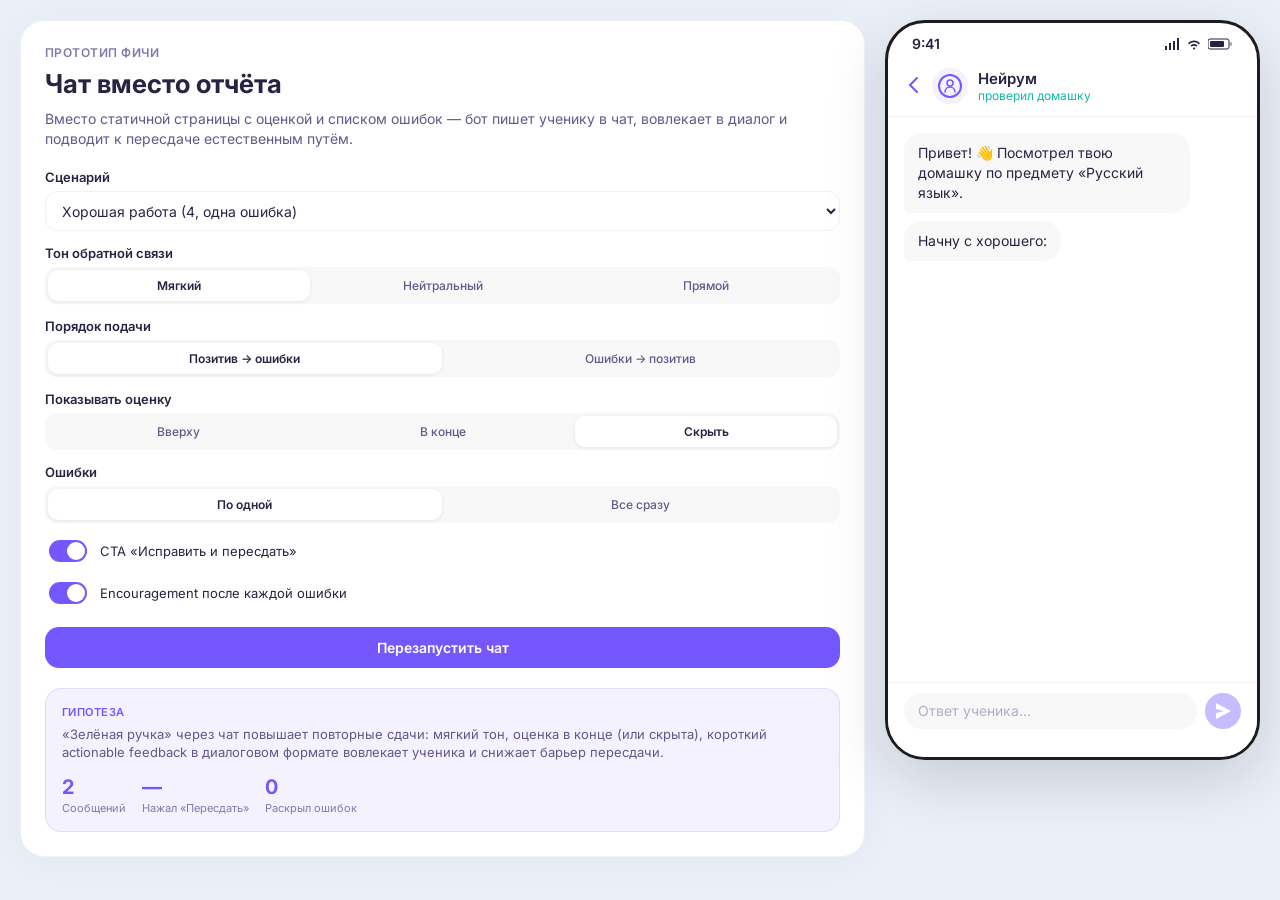
==== index.html @ 17bb3cfc "Initial prototype: chat-based homework feedback Chat replaces static report page — bot writes to stu" ====
<!doctype html>
<html lang="ru">
<head>
  <meta charset="UTF-8" />
  <meta name="viewport" content="width=device-width, initial-scale=1.0" />
  <title>Neuroom: Chat Feedback Prototype</title>
  <link rel="preconnect" href="https://fonts.googleapis.com" />
  <link rel="preconnect" href="https://fonts.gstatic.com" crossorigin />
  <link href="https://fonts.googleapis.com/css2?family=Inter:wght@400;500;600;700&display=swap" rel="stylesheet" />
  <link rel="stylesheet" href="./styles.css" />
</head>
<body>
  <main class="prototype">
    <!-- Left panel: controls -->
    <section class="prototype-controls">
      <p class="prototype-controls__label">Прототип фичи</p>
      <h1 class="prototype-controls__title">Чат вместо отчёта</h1>
      <p class="prototype-controls__subtitle">Вместо статичной страницы с оценкой и списком ошибок — бот пишет ученику в чат, вовлекает в диалог и подводит к пересдаче естественным путём.</p>

      <div class="form-grid">
        <label class="field">
          <span class="field__label">Сценарий</span>
          <select id="scenarioSelect"></select>
        </label>

        <label class="field">
          <span class="field__label">Тон обратной связи</span>
          <div class="segmented" id="toneSegment">
            <button class="active" data-tone="soft" type="button">Мягкий</button>
            <button data-tone="neutral" type="button">Нейтральный</button>
            <button data-tone="direct" type="button">Прямой</button>
          </div>
        </label>

        <label class="field">
          <span class="field__label">Порядок подачи</span>
          <div class="segmented" id="orderSegment">
            <button class="active" data-order="positive-first" type="button">Позитив → ошибки</button>
            <button data-order="errors-first" type="button">Ошибки → позитив</button>
          </div>
        </label>

        <label class="field">
          <span class="field__label">Показывать оценку</span>
          <div class="segmented" id="gradeSegment">
            <button data-grade="top" type="button">Вверху</button>
            <button data-grade="bottom" type="button">В конце</button>
            <button class="active" data-grade="hidden" type="button">Скрыть</button>
          </div>
        </label>

        <label class="field">
          <span class="field__label">Ошибки</span>
          <div class="segmented" id="mistakeSegment">
            <button class="active" data-mistakes="one-by-one" type="button">По одной</button>
            <button data-mistakes="all" type="button">Все сразу</button>
          </div>
        </label>

        <label class="switch">
          <input id="showCta" type="checkbox" checked />
          <span>CTA «Исправить и пересдать»</span>
        </label>

        <label class="switch">
          <input id="showEncouragement" type="checkbox" checked />
          <span>Encouragement после каждой ошибки</span>
        </label>

        <button class="btn-primary" id="replayBtn" type="button">Перезапустить чат</button>
      </div>

      <div class="hypothesis-box">
        <p class="hypothesis-box__label">Гипотеза</p>
        <p class="hypothesis-box__text">«Зелёная ручка» через чат повышает повторные сдачи: мягкий тон, оценка в конце (или скрыта), короткий actionable feedback в диалоговом формате вовлекает ученика и снижает барьер пересдачи.</p>
        <div class="hypothesis-box__metrics">
          <div class="metric">
            <span class="metric__value" id="metricMessages">0</span>
            <span class="metric__label">Сообщений</span>
          </div>
          <div class="metric">
            <span class="metric__value" id="metricResubmit">—</span>
            <span class="metric__label">Нажал «Пересдать»</span>
          </div>
          <div class="metric">
            <span class="metric__value" id="metricExpanded">0</span>
            <span class="metric__label">Раскрыл ошибок</span>
          </div>
        </div>
      </div>
    </section>

    <!-- Right panel: phone mockup -->
    <section class="phone-wrapper">
      <div class="phone">
        <div class="phone__status-bar">
          <span>9:41</span>
          <div class="phone__status-icons">
            <svg width="16" height="12" viewBox="0 0 16 12"><path d="M1 8h2v4H1zM5 5h2v7H5zM9 3h2v9H9zM13 0h2v12h-2z" fill="currentColor"/></svg>
            <svg width="16" height="12" viewBox="0 0 16 12"><path d="M8 2.4C5.6 2.4 3.5 3.5 2 5.2l1.2 1.2C4.4 5 6.1 4.2 8 4.2s3.6.8 4.8 2.2L14 5.2C12.5 3.5 10.4 2.4 8 2.4zm0 3.6c-1.4 0-2.7.6-3.6 1.6L5.6 8.8c.6-.6 1.5-1 2.4-1s1.8.4 2.4 1l1.2-1.2C10.7 6.6 9.4 6 8 6zm0 3.6c-.6 0-1 .4-1 1s.4 1 1 1 1-.4 1-1-.4-1-1-1z" fill="currentColor"/></svg>
            <svg width="25" height="12" viewBox="0 0 25 12"><rect x="0" y="1" width="21" height="10" rx="2" stroke="currentColor" fill="none" stroke-width="1"/><rect x="22" y="4" width="2" height="4" rx="1" fill="currentColor" opacity="0.4"/><rect x="2" y="3" width="14" height="6" rx="1" fill="currentColor"/></svg>
          </div>
        </div>
        <div class="phone__header">
          <button class="phone__back" id="backBtn">
            <svg width="10" height="16" viewBox="0 0 10 16" fill="none"><path d="M9 1L2 8l7 7" stroke="currentColor" stroke-width="2" stroke-linecap="round"/></svg>
          </button>
          <div class="phone__header-avatar">
            <svg width="24" height="24" viewBox="0 0 24 24" fill="none"><circle cx="12" cy="12" r="11" stroke="var(--color-primary)" stroke-width="2"/><path d="M7 18c0-2.8 2.2-5 5-5s5 2.2 5 5" stroke="var(--color-primary)" stroke-width="1.5" stroke-linecap="round"/><circle cx="12" cy="9" r="3" stroke="var(--color-primary)" stroke-width="1.5"/></svg>
          </div>
          <div class="phone__header-info">
            <span class="phone__header-name">Нейрум</span>
            <span class="phone__header-status">проверил домашку</span>
          </div>
        </div>
        <div class="phone__chat" id="chatArea">
          <!-- messages injected here -->
        </div>
        <div class="phone__input-bar">
          <div class="phone__input" id="studentInput" contenteditable="false" data-placeholder="Ответ ученика..."></div>
          <button class="phone__send-btn" id="sendBtn" disabled>
            <svg width="20" height="20" viewBox="0 0 20 20" fill="none"><path d="M18 10L3 2v6l8 2-8 2v6l15-8z" fill="currentColor"/></svg>
          </button>
        </div>
      </div>
    </section>
  </main>

  <script src="./script.js"></script>
</body>
</html>
---- styles.css ----
:root {
  --color-primary: #7457fe;
  --color-primary-light: rgba(116, 87, 254, 0.08);
  --color-body-primary: #272443;
  --color-body-secondary: #ebeff8;
  --color-bg: #ffffff;
  --color-border: #f2f2f2;
  --color-surfaces: #f8f8f8;
  --color-success: #0fbba6;
  --color-error: #ff7070;
  --color-warning: #ffb347;
  --transition: 0.2s ease-in-out;
}

* {
  box-sizing: border-box;
}

html, body {
  margin: 0;
  font-family: "Inter", sans-serif;
  background: var(--color-body-secondary);
  color: var(--color-body-primary);
}

/* ── Layout ───────────────────────── */

.prototype {
  min-height: 100vh;
  padding: 20px;
  display: grid;
  gap: 20px;
  grid-template-columns: minmax(460px, 1fr) 375px;
  max-width: 1280px;
  margin: 0 auto;
}

@media (max-width: 900px) {
  .prototype {
    grid-template-columns: 1fr;
  }
  .phone-wrapper {
    order: -1;
  }
}

/* ── Controls panel ───────────────── */

.prototype-controls {
  background: var(--color-bg);
  border-radius: 24px;
  border: 1px solid var(--color-border);
  padding: 24px;
  box-shadow: 0 4px 40px rgba(50, 50, 71, 0.04);
  align-self: start;
  position: sticky;
  top: 20px;
}

.prototype-controls__label {
  margin: 0;
  font-size: 12px;
  font-weight: 600;
  letter-spacing: 0.04em;
  color: #7f7aab;
  text-transform: uppercase;
}

.prototype-controls__title {
  margin: 8px 0 0;
  font-size: 26px;
  font-weight: 700;
  line-height: 1.2;
}

.prototype-controls__subtitle {
  margin: 10px 0 20px;
  font-size: 14px;
  line-height: 20px;
  color: #5f5a89;
}

.form-grid {
  display: grid;
  gap: 14px;
}

.field {
  display: grid;
  gap: 6px;
}

.field__label {
  font-size: 13px;
  font-weight: 600;
}

select {
  width: 100%;
  min-height: 40px;
  border-radius: 12px;
  border: 1px solid var(--color-border);
  background: #fff;
  padding: 8px 12px;
  font-size: 14px;
  color: var(--color-body-primary);
  font-family: inherit;
  cursor: pointer;
}

.segmented {
  display: flex;
  gap: 2px;
  background: var(--color-surfaces);
  border-radius: 12px;
  padding: 3px;
}

.segmented button {
  flex: 1;
  padding: 8px 6px;
  border: none;
  background: none;
  border-radius: 10px;
  font-size: 12px;
  font-weight: 500;
  cursor: pointer;
  color: #5f5a89;
  font-family: inherit;
  transition: var(--transition);
  white-space: nowrap;
}

.segmented button.active {
  background: var(--color-bg);
  color: var(--color-body-primary);
  font-weight: 600;
  box-shadow: 0 1px 4px rgba(0, 0, 0, 0.08);
}

.switch {
  display: flex;
  align-items: center;
  gap: 10px;
  font-size: 13px;
  cursor: pointer;
}

.switch input {
  width: 38px;
  height: 22px;
  appearance: none;
  background: #d0cde1;
  border-radius: 11px;
  position: relative;
  cursor: pointer;
  transition: var(--transition);
  flex-shrink: 0;
}

.switch input::after {
  content: "";
  position: absolute;
  width: 18px;
  height: 18px;
  background: #fff;
  border-radius: 50%;
  top: 2px;
  left: 2px;
  transition: var(--transition);
}

.switch input:checked {
  background: var(--color-primary);
}

.switch input:checked::after {
  left: 18px;
}

.btn-primary {
  margin-top: 6px;
  padding: 12px;
  border: none;
  border-radius: 14px;
  background: var(--color-primary);
  color: #fff;
  font-size: 14px;
  font-weight: 600;
  font-family: inherit;
  cursor: pointer;
  transition: var(--transition);
}

.btn-primary:hover {
  opacity: 0.9;
}

/* ── Hypothesis box ───────────────── */

.hypothesis-box {
  margin-top: 20px;
  padding: 16px;
  border-radius: 16px;
  background: var(--color-primary-light);
  border: 1px solid rgba(116, 87, 254, 0.15);
}

.hypothesis-box__label {
  margin: 0;
  font-size: 11px;
  font-weight: 600;
  text-transform: uppercase;
  letter-spacing: 0.04em;
  color: var(--color-primary);
}

.hypothesis-box__text {
  margin: 6px 0 14px;
  font-size: 13px;
  line-height: 18px;
  color: #5f5a89;
}

.hypothesis-box__metrics {
  display: flex;
  gap: 16px;
}

.metric {
  display: flex;
  flex-direction: column;
  gap: 2px;
}

.metric__value {
  font-size: 20px;
  font-weight: 700;
  color: var(--color-primary);
}

.metric__label {
  font-size: 11px;
  color: #7f7aab;
}

/* ── Phone mockup ─────────────────── */

.phone-wrapper {
  display: flex;
  justify-content: center;
  align-self: start;
  position: sticky;
  top: 20px;
}

.phone {
  width: 375px;
  height: 740px;
  background: var(--color-bg);
  border-radius: 40px;
  border: 3px solid #1d1d1f;
  overflow: hidden;
  display: flex;
  flex-direction: column;
  box-shadow: 0 20px 60px rgba(0, 0, 0, 0.15);
}

.phone__status-bar {
  display: flex;
  justify-content: space-between;
  align-items: center;
  padding: 12px 24px 8px;
  font-size: 14px;
  font-weight: 600;
}

.phone__status-icons {
  display: flex;
  gap: 6px;
  align-items: center;
}

/* ── Chat header ──────────────────── */

.phone__header {
  display: flex;
  align-items: center;
  gap: 10px;
  padding: 8px 16px 12px;
  border-bottom: 1px solid var(--color-border);
}

.phone__back {
  background: none;
  border: none;
  padding: 4px;
  cursor: pointer;
  color: var(--color-primary);
}

.phone__header-avatar {
  width: 36px;
  height: 36px;
  display: flex;
  align-items: center;
  justify-content: center;
  background: var(--color-primary-light);
  border-radius: 50%;
}

.phone__header-info {
  display: flex;
  flex-direction: column;
}

.phone__header-name {
  font-size: 15px;
  font-weight: 600;
}

.phone__header-status {
  font-size: 12px;
  color: var(--color-success);
}

/* ── Chat area ────────────────────── */

.phone__chat {
  flex: 1;
  overflow-y: auto;
  padding: 16px;
  display: flex;
  flex-direction: column;
  gap: 8px;
  scroll-behavior: smooth;
}

.phone__chat::-webkit-scrollbar {
  width: 3px;
}

.phone__chat::-webkit-scrollbar-thumb {
  background: #d0cde1;
  border-radius: 3px;
}

/* ── Message bubbles ──────────────── */

.msg {
  max-width: 85%;
  padding: 10px 14px;
  border-radius: 18px;
  font-size: 14px;
  line-height: 20px;
  animation: msgIn 0.3s ease-out;
  word-break: break-word;
}

@keyframes msgIn {
  from { opacity: 0; transform: translateY(8px); }
  to   { opacity: 1; transform: translateY(0); }
}

.msg--bot {
  align-self: flex-start;
  background: var(--color-surfaces);
  border-bottom-left-radius: 6px;
  color: var(--color-body-primary);
}

.msg--student {
  align-self: flex-end;
  background: var(--color-primary);
  color: #fff;
  border-bottom-right-radius: 6px;
}

.msg--typing {
  align-self: flex-start;
  background: var(--color-surfaces);
  border-bottom-left-radius: 6px;
  padding: 12px 20px;
}

.typing-dots {
  display: flex;
  gap: 4px;
}

.typing-dots span {
  width: 7px;
  height: 7px;
  background: #b0adc4;
  border-radius: 50%;
  animation: blink 1.2s infinite;
}

.typing-dots span:nth-child(2) { animation-delay: 0.2s; }
.typing-dots span:nth-child(3) { animation-delay: 0.4s; }

@keyframes blink {
  0%, 60%, 100% { opacity: 0.3; }
  30% { opacity: 1; }
}

/* ── Mistake card inside chat ─────── */

.msg-mistake {
  max-width: 85%;
  align-self: flex-start;
  background: var(--color-surfaces);
  border-radius: 18px;
  border-bottom-left-radius: 6px;
  overflow: hidden;
  animation: msgIn 0.3s ease-out;
}

.msg-mistake__header {
  padding: 10px 14px 6px;
  display: flex;
  align-items: center;
  gap: 8px;
  cursor: pointer;
  user-select: none;
}

.msg-mistake__icon {
  width: 24px;
  height: 24px;
  border-radius: 50%;
  display: flex;
  align-items: center;
  justify-content: center;
  font-size: 12px;
  flex-shrink: 0;
}

.msg-mistake__icon--critical {
  background: rgba(255, 112, 112, 0.15);
  color: var(--color-error);
}

.msg-mistake__icon--major {
  background: rgba(255, 179, 71, 0.15);
  color: var(--color-warning);
}

.msg-mistake__icon--minor {
  background: rgba(116, 87, 254, 0.1);
  color: var(--color-primary);
}

.msg-mistake__title {
  font-size: 14px;
  font-weight: 600;
  flex: 1;
}

.msg-mistake__chevron {
  transition: transform 0.2s;
  color: #b0adc4;
}

.msg-mistake.expanded .msg-mistake__chevron {
  transform: rotate(180deg);
}

.msg-mistake__body {
  max-height: 0;
  overflow: hidden;
  transition: max-height 0.3s ease;
}

.msg-mistake.expanded .msg-mistake__body {
  max-height: 300px;
}

.msg-mistake__content {
  padding: 0 14px 12px;
  font-size: 13px;
  line-height: 18px;
  color: #5f5a89;
}

.msg-mistake__diff {
  display: flex;
  gap: 6px;
  margin-top: 8px;
  flex-wrap: wrap;
}

.msg-mistake__was, .msg-mistake__now {
  padding: 4px 10px;
  border-radius: 8px;
  font-size: 12px;
  font-weight: 500;
}

.msg-mistake__was {
  background: rgba(255, 112, 112, 0.1);
  color: var(--color-error);
  text-decoration: line-through;
}

.msg-mistake__now {
  background: rgba(15, 187, 166, 0.1);
  color: var(--color-success);
}

/* ── Encouragement inside mistake ─── */

.msg-mistake__encouragement {
  margin-top: 8px;
  padding: 8px 10px;
  background: rgba(15, 187, 166, 0.08);
  border-radius: 10px;
  font-size: 12px;
  color: #0a8f7e;
  line-height: 16px;
}

/* ── Quick reply buttons ──────────── */

.quick-replies {
  display: flex;
  gap: 8px;
  flex-wrap: wrap;
  align-self: flex-end;
  animation: msgIn 0.3s ease-out;
}

.quick-reply {
  padding: 8px 16px;
  border-radius: 20px;
  border: 1.5px solid var(--color-primary);
  background: none;
  color: var(--color-primary);
  font-size: 13px;
  font-weight: 500;
  font-family: inherit;
  cursor: pointer;
  transition: var(--transition);
}

.quick-reply:hover {
  background: var(--color-primary);
  color: #fff;
}

.quick-reply--primary {
  background: var(--color-primary);
  color: #fff;
}

.quick-reply--primary:hover {
  opacity: 0.9;
}

/* ── CTA button in chat ───────────── */

.msg-cta {
  max-width: 85%;
  align-self: flex-start;
  animation: msgIn 0.3s ease-out;
}

.msg-cta__btn {
  display: flex;
  align-items: center;
  gap: 8px;
  padding: 14px 20px;
  border-radius: 18px;
  border-bottom-left-radius: 6px;
  border: none;
  background: linear-gradient(135deg, var(--color-primary), #9b7dff);
  color: #fff;
  font-size: 15px;
  font-weight: 600;
  font-family: inherit;
  cursor: pointer;
  transition: var(--transition);
  width: 100%;
}

.msg-cta__btn:hover {
  transform: scale(1.02);
  box-shadow: 0 4px 16px rgba(116, 87, 254, 0.35);
}

.msg-cta__btn svg {
  flex-shrink: 0;
}

/* ── Grade bubble ─────────────────── */

.msg-grade {
  max-width: 85%;
  align-self: flex-start;
  padding: 12px 16px;
  border-radius: 18px;
  border-bottom-left-radius: 6px;
  animation: msgIn 0.3s ease-out;
  display: flex;
  align-items: center;
  gap: 12px;
}

.msg-grade__circle {
  width: 44px;
  height: 44px;
  border-radius: 50%;
  display: flex;
  align-items: center;
  justify-content: center;
  font-size: 20px;
  font-weight: 700;
  color: #fff;
  flex-shrink: 0;
}

.msg-grade__circle--5 { background: var(--color-success); }
.msg-grade__circle--4 { background: #66bb6a; }
.msg-grade__circle--3 { background: var(--color-warning); }
.msg-grade__circle--2 { background: var(--color-error); }

.msg-grade__text {
  font-size: 14px;
  line-height: 18px;
}

.msg-grade__text strong {
  display: block;
  font-size: 13px;
  color: #7f7aab;
  font-weight: 500;
  margin-bottom: 2px;
}

/* ── Input bar ────────────────────── */

.phone__input-bar {
  display: flex;
  align-items: center;
  gap: 8px;
  padding: 10px 16px 28px;
  border-top: 1px solid var(--color-border);
  background: var(--color-bg);
}

.phone__input {
  flex: 1;
  min-height: 36px;
  max-height: 80px;
  padding: 8px 14px;
  border-radius: 18px;
  background: var(--color-surfaces);
  font-size: 14px;
  font-family: inherit;
  line-height: 20px;
  outline: none;
  overflow-y: auto;
  color: var(--color-body-primary);
}

.phone__input:empty::before {
  content: attr(data-placeholder);
  color: #b0adc4;
}

.phone__send-btn {
  width: 36px;
  height: 36px;
  border-radius: 50%;
  border: none;
  background: var(--color-primary);
  color: #fff;
  display: flex;
  align-items: center;
  justify-content: center;
  cursor: pointer;
  transition: var(--transition);
  flex-shrink: 0;
}

.phone__send-btn:disabled {
  opacity: 0.4;
  cursor: default;
}

/* ── "Next mistake" nudge ─────────── */

.msg-nudge {
  max-width: 85%;
  align-self: flex-start;
  padding: 10px 14px;
  border-radius: 18px;
  border-bottom-left-radius: 6px;
  background: var(--color-surfaces);
  font-size: 13px;
  color: #5f5a89;
  animation: msgIn 0.3s ease-out;
}

/* ── Separator ────────────────────── */

.msg-separator {
  text-align: center;
  font-size: 11px;
  color: #b0adc4;
  padding: 6px 0;
  animation: msgIn 0.3s ease-out;
}
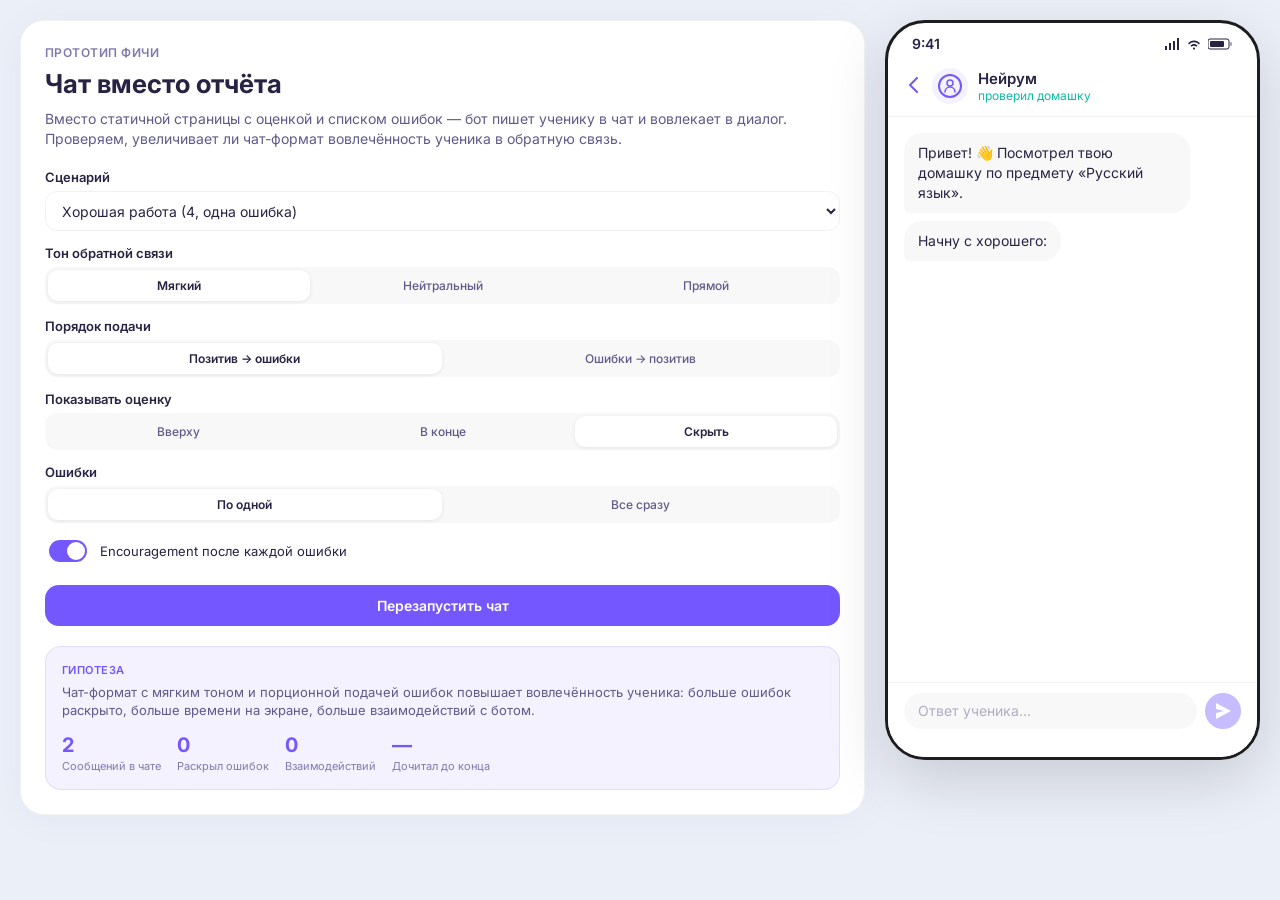
==== commit 4e0c3362: "Remove CTA/resubmit, focus on engagement metrics Resubmission doesn't exist in the product yet, so t" ====
--- a/index.html
+++ b/index.html
@@ -15,7 +15,7 @@
     <section class="prototype-controls">
       <p class="prototype-controls__label">Прототип фичи</p>
       <h1 class="prototype-controls__title">Чат вместо отчёта</h1>
-      <p class="prototype-controls__subtitle">Вместо статичной страницы с оценкой и списком ошибок — бот пишет ученику в чат, вовлекает в диалог и подводит к пересдаче естественным путём.</p>
+      <p class="prototype-controls__subtitle">Вместо статичной страницы с оценкой и списком ошибок — бот пишет ученику в чат и вовлекает в диалог. Проверяем, увеличивает ли чат-формат вовлечённость ученика в обратную связь.</p>
 
       <div class="form-grid">
         <label class="field">
@@ -58,11 +58,6 @@
         </label>
 
         <label class="switch">
-          <input id="showCta" type="checkbox" checked />
-          <span>CTA «Исправить и пересдать»</span>
-        </label>
-
-        <label class="switch">
           <input id="showEncouragement" type="checkbox" checked />
           <span>Encouragement после каждой ошибки</span>
         </label>
@@ -72,19 +67,23 @@
 
       <div class="hypothesis-box">
         <p class="hypothesis-box__label">Гипотеза</p>
-        <p class="hypothesis-box__text">«Зелёная ручка» через чат повышает повторные сдачи: мягкий тон, оценка в конце (или скрыта), короткий actionable feedback в диалоговом формате вовлекает ученика и снижает барьер пересдачи.</p>
+        <p class="hypothesis-box__text">Чат-формат с мягким тоном и порционной подачей ошибок повышает вовлечённость ученика: больше ошибок раскрыто, больше времени на экране, больше взаимодействий с ботом.</p>
         <div class="hypothesis-box__metrics">
           <div class="metric">
             <span class="metric__value" id="metricMessages">0</span>
-            <span class="metric__label">Сообщений</span>
-          </div>
-          <div class="metric">
-            <span class="metric__value" id="metricResubmit">—</span>
-            <span class="metric__label">Нажал «Пересдать»</span>
+            <span class="metric__label">Сообщений в чате</span>
           </div>
           <div class="metric">
             <span class="metric__value" id="metricExpanded">0</span>
             <span class="metric__label">Раскрыл ошибок</span>
+          </div>
+          <div class="metric">
+            <span class="metric__value" id="metricInteractions">0</span>
+            <span class="metric__label">Взаимодействий</span>
+          </div>
+          <div class="metric">
+            <span class="metric__value" id="metricScrolled">—</span>
+            <span class="metric__label">Дочитал до конца</span>
           </div>
         </div>
       </div>
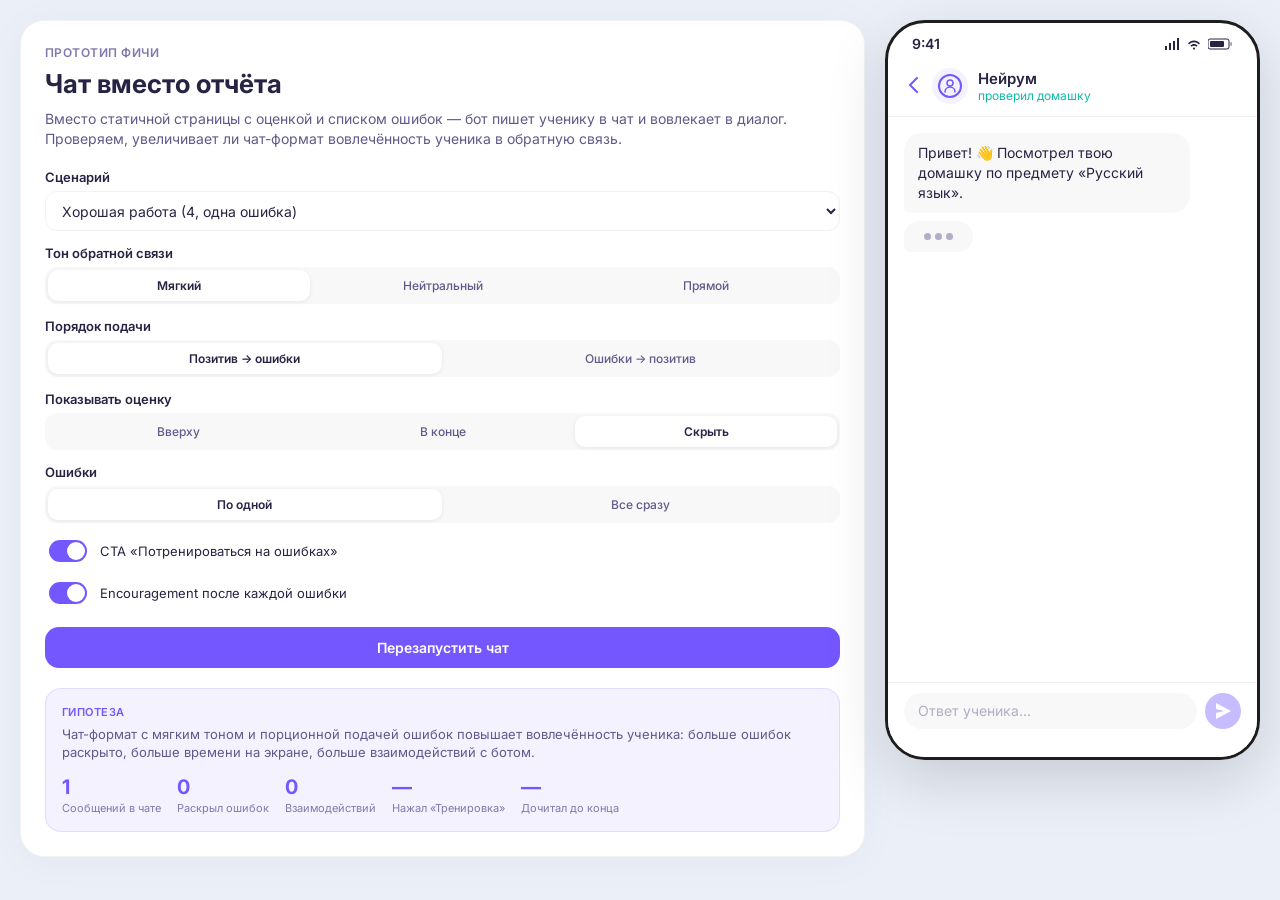
==== commit 768dee7f: "Add CTA "Хочешь потренироваться на ошибках?" Replace resubmit CTA with practice-on-mistakes CTA. Sho" ====
--- a/index.html
+++ b/index.html
@@ -58,6 +58,11 @@
         </label>
 
         <label class="switch">
+          <input id="showCta" type="checkbox" checked />
+          <span>CTA «Потренироваться на ошибках»</span>
+        </label>
+
+        <label class="switch">
           <input id="showEncouragement" type="checkbox" checked />
           <span>Encouragement после каждой ошибки</span>
         </label>
@@ -80,6 +85,10 @@
           <div class="metric">
             <span class="metric__value" id="metricInteractions">0</span>
             <span class="metric__label">Взаимодействий</span>
+          </div>
+          <div class="metric">
+            <span class="metric__value" id="metricPractice">—</span>
+            <span class="metric__label">Нажал «Тренировка»</span>
           </div>
           <div class="metric">
             <span class="metric__value" id="metricScrolled">—</span>
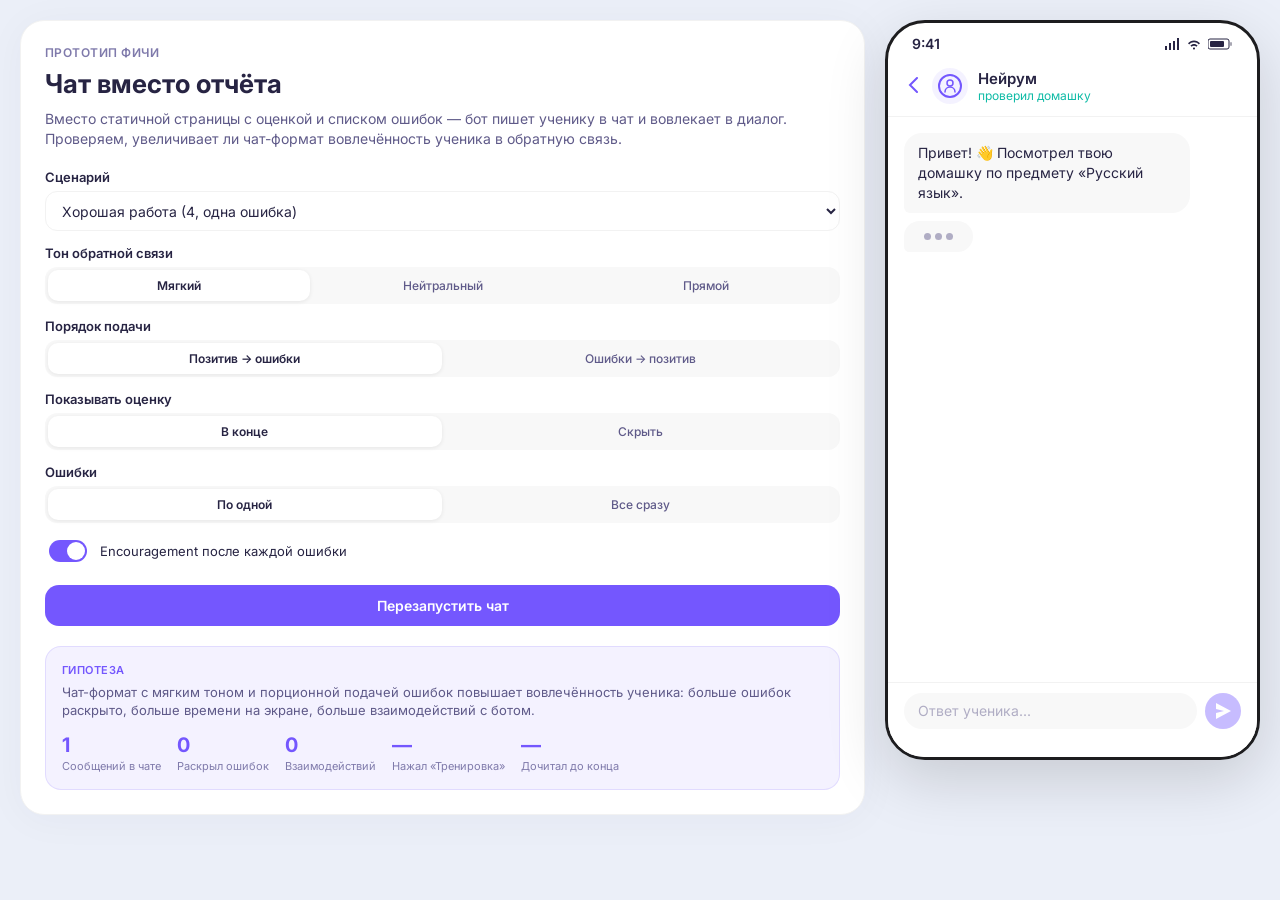
==== commit bb62f520: "Grade always at bottom, CTA always on Remove "top" grade option (default to "bottom"), remove CTA to" ====
--- a/index.html
+++ b/index.html
@@ -43,9 +43,8 @@
         <label class="field">
           <span class="field__label">Показывать оценку</span>
           <div class="segmented" id="gradeSegment">
-            <button data-grade="top" type="button">Вверху</button>
-            <button data-grade="bottom" type="button">В конце</button>
-            <button class="active" data-grade="hidden" type="button">Скрыть</button>
+            <button class="active" data-grade="bottom" type="button">В конце</button>
+            <button data-grade="hidden" type="button">Скрыть</button>
           </div>
         </label>
 
@@ -55,11 +54,6 @@
             <button class="active" data-mistakes="one-by-one" type="button">По одной</button>
             <button data-mistakes="all" type="button">Все сразу</button>
           </div>
-        </label>
-
-        <label class="switch">
-          <input id="showCta" type="checkbox" checked />
-          <span>CTA «Потренироваться на ошибках»</span>
         </label>
 
         <label class="switch">
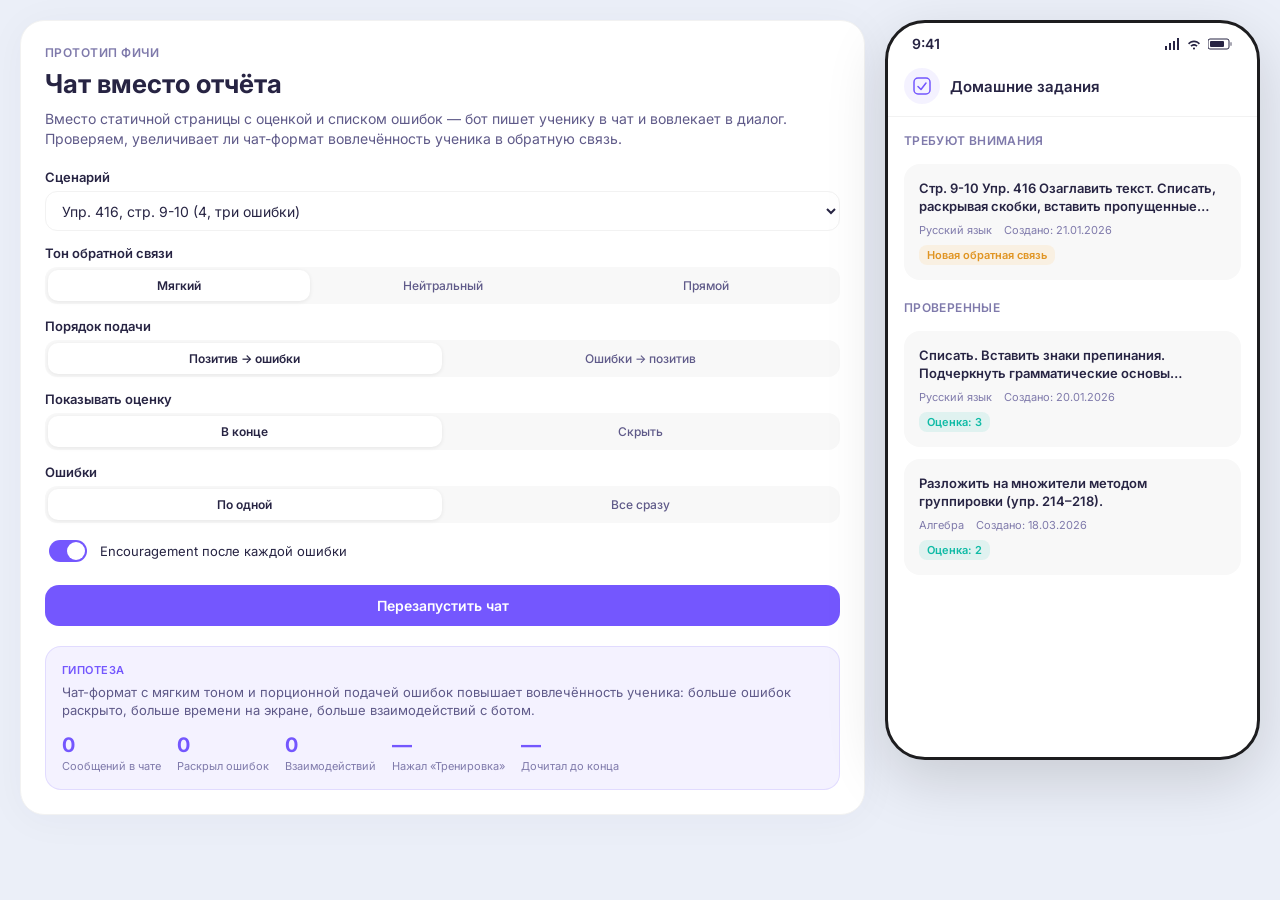
==== commit 05b52c82: "Refactor homework feedback interface and scenarios - Updated HTML structure for dynamic header and s" ====
--- a/index.html
+++ b/index.html
@@ -103,22 +103,32 @@
             <svg width="25" height="12" viewBox="0 0 25 12"><rect x="0" y="1" width="21" height="10" rx="2" stroke="currentColor" fill="none" stroke-width="1"/><rect x="22" y="4" width="2" height="4" rx="1" fill="currentColor" opacity="0.4"/><rect x="2" y="3" width="14" height="6" rx="1" fill="currentColor"/></svg>
           </div>
         </div>
-        <div class="phone__header">
-          <button class="phone__back" id="backBtn">
+        <!-- Header: changes based on active screen -->
+        <div class="phone__header" id="phoneHeader">
+          <button class="phone__back" id="backBtn" style="display:none">
             <svg width="10" height="16" viewBox="0 0 10 16" fill="none"><path d="M9 1L2 8l7 7" stroke="currentColor" stroke-width="2" stroke-linecap="round"/></svg>
           </button>
-          <div class="phone__header-avatar">
-            <svg width="24" height="24" viewBox="0 0 24 24" fill="none"><circle cx="12" cy="12" r="11" stroke="var(--color-primary)" stroke-width="2"/><path d="M7 18c0-2.8 2.2-5 5-5s5 2.2 5 5" stroke="var(--color-primary)" stroke-width="1.5" stroke-linecap="round"/><circle cx="12" cy="9" r="3" stroke="var(--color-primary)" stroke-width="1.5"/></svg>
+          <div class="phone__header-avatar" id="headerAvatar">
+            <svg width="20" height="20" viewBox="0 0 20 20" fill="none"><rect x="2" y="2" width="16" height="16" rx="4" stroke="var(--color-primary)" stroke-width="1.5"/><path d="M6 10.5L9 13.5L14 7" stroke="var(--color-primary)" stroke-width="1.5" stroke-linecap="round" stroke-linejoin="round"/></svg>
           </div>
           <div class="phone__header-info">
-            <span class="phone__header-name">Нейрум</span>
-            <span class="phone__header-status">проверил домашку</span>
+            <span class="phone__header-name" id="headerName">Домашние задания</span>
+            <span class="phone__header-status" id="headerStatus"></span>
           </div>
         </div>
-        <div class="phone__chat" id="chatArea">
+
+        <!-- Screen 1: Homework list (visible by default) -->
+        <div class="phone__screen" id="hwListScreen">
+          <div class="hw-list" id="hwList">
+            <!-- Generated by JS -->
+          </div>
+        </div>
+
+        <!-- Screen 2: Chat feedback (hidden by default) -->
+        <div class="phone__chat" id="chatArea" style="display:none">
           <!-- messages injected here -->
         </div>
-        <div class="phone__input-bar">
+        <div class="phone__input-bar" id="inputBar" style="display:none">
           <div class="phone__input" id="studentInput" contenteditable="false" data-placeholder="Ответ ученика..."></div>
           <button class="phone__send-btn" id="sendBtn" disabled>
             <svg width="20" height="20" viewBox="0 0 20 20" fill="none"><path d="M18 10L3 2v6l8 2-8 2v6l15-8z" fill="currentColor"/></svg>
--- a/styles.css
+++ b/styles.css
@@ -711,3 +711,132 @@
   padding: 6px 0;
   animation: msgIn 0.3s ease-out;
 }
+
+/* ── Homework list screen ────────── */
+
+.phone__screen {
+  flex: 1;
+  overflow-y: auto;
+  padding: 16px;
+}
+
+.phone__screen::-webkit-scrollbar {
+  width: 3px;
+}
+
+.phone__screen::-webkit-scrollbar-thumb {
+  background: #d0cde1;
+  border-radius: 3px;
+}
+
+.hw-list {
+  display: flex;
+  flex-direction: column;
+  gap: 12px;
+}
+
+.hw-list__section-label {
+  font-size: 12px;
+  font-weight: 600;
+  color: #7f7aab;
+  text-transform: uppercase;
+  letter-spacing: 0.03em;
+  margin-bottom: 4px;
+}
+
+.hw-card {
+  background: var(--color-surfaces);
+  border-radius: 16px;
+  padding: 14px;
+  cursor: pointer;
+  transition: var(--transition);
+  border: 1px solid transparent;
+}
+
+.hw-card:hover {
+  border-color: var(--color-primary);
+  box-shadow: 0 2px 12px rgba(116, 87, 254, 0.1);
+}
+
+.hw-card__title {
+  font-size: 13px;
+  font-weight: 600;
+  line-height: 18px;
+  margin-bottom: 8px;
+  display: -webkit-box;
+  -webkit-line-clamp: 2;
+  -webkit-box-orient: vertical;
+  overflow: hidden;
+}
+
+.hw-card__meta {
+  display: flex;
+  gap: 12px;
+  font-size: 11px;
+  color: #7f7aab;
+}
+
+.hw-card__meta-item {
+  display: flex;
+  align-items: center;
+  gap: 4px;
+}
+
+.hw-card__badge {
+  display: inline-flex;
+  align-items: center;
+  gap: 4px;
+  padding: 3px 8px;
+  border-radius: 8px;
+  font-size: 11px;
+  font-weight: 600;
+  margin-top: 8px;
+}
+
+.hw-card__badge--attention {
+  background: rgba(255, 179, 71, 0.12);
+  color: #e09422;
+}
+
+.hw-card__badge--graded {
+  background: rgba(15, 187, 166, 0.1);
+  color: var(--color-success);
+}
+
+.hw-card__badge--new {
+  background: rgba(116, 87, 254, 0.1);
+  color: var(--color-primary);
+}
+
+/* ── Diff labels (mistake card) ──── */
+
+.msg-mistake__diff-label {
+  font-size: 11px;
+  font-weight: 600;
+  color: #7f7aab;
+  margin-top: 8px;
+  margin-bottom: 2px;
+}
+
+.msg-mistake__diff-label:first-child {
+  margin-top: 4px;
+}
+
+.msg-mistake__diff-value {
+  padding: 4px 10px;
+  border-radius: 8px;
+  font-size: 12px;
+  font-weight: 500;
+  display: inline-block;
+}
+
+.msg-mistake__diff-value--was {
+  background: rgba(255, 112, 112, 0.1);
+  color: var(--color-error);
+  text-decoration: line-through;
+}
+
+.msg-mistake__diff-value--now {
+  background: rgba(15, 187, 166, 0.1);
+  color: var(--color-success);
+}
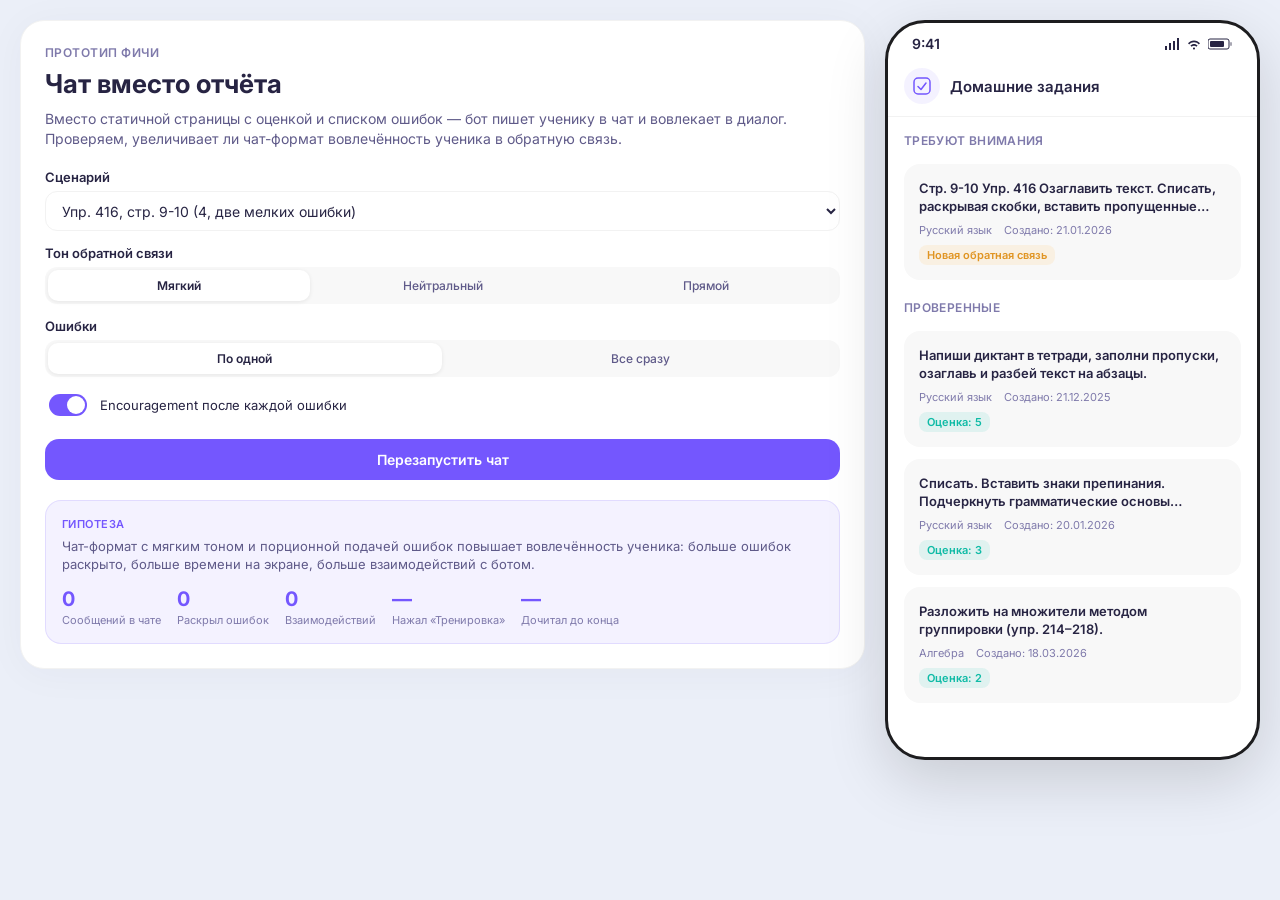
==== commit a08fa2e3: "Update scenarios and clean up HTML structure - Removed unnecessary HTML elements related to order an" ====
--- a/index.html
+++ b/index.html
@@ -29,22 +29,6 @@
             <button class="active" data-tone="soft" type="button">Мягкий</button>
             <button data-tone="neutral" type="button">Нейтральный</button>
             <button data-tone="direct" type="button">Прямой</button>
-          </div>
-        </label>
-
-        <label class="field">
-          <span class="field__label">Порядок подачи</span>
-          <div class="segmented" id="orderSegment">
-            <button class="active" data-order="positive-first" type="button">Позитив → ошибки</button>
-            <button data-order="errors-first" type="button">Ошибки → позитив</button>
-          </div>
-        </label>
-
-        <label class="field">
-          <span class="field__label">Показывать оценку</span>
-          <div class="segmented" id="gradeSegment">
-            <button class="active" data-grade="bottom" type="button">В конце</button>
-            <button data-grade="hidden" type="button">Скрыть</button>
           </div>
         </label>
 
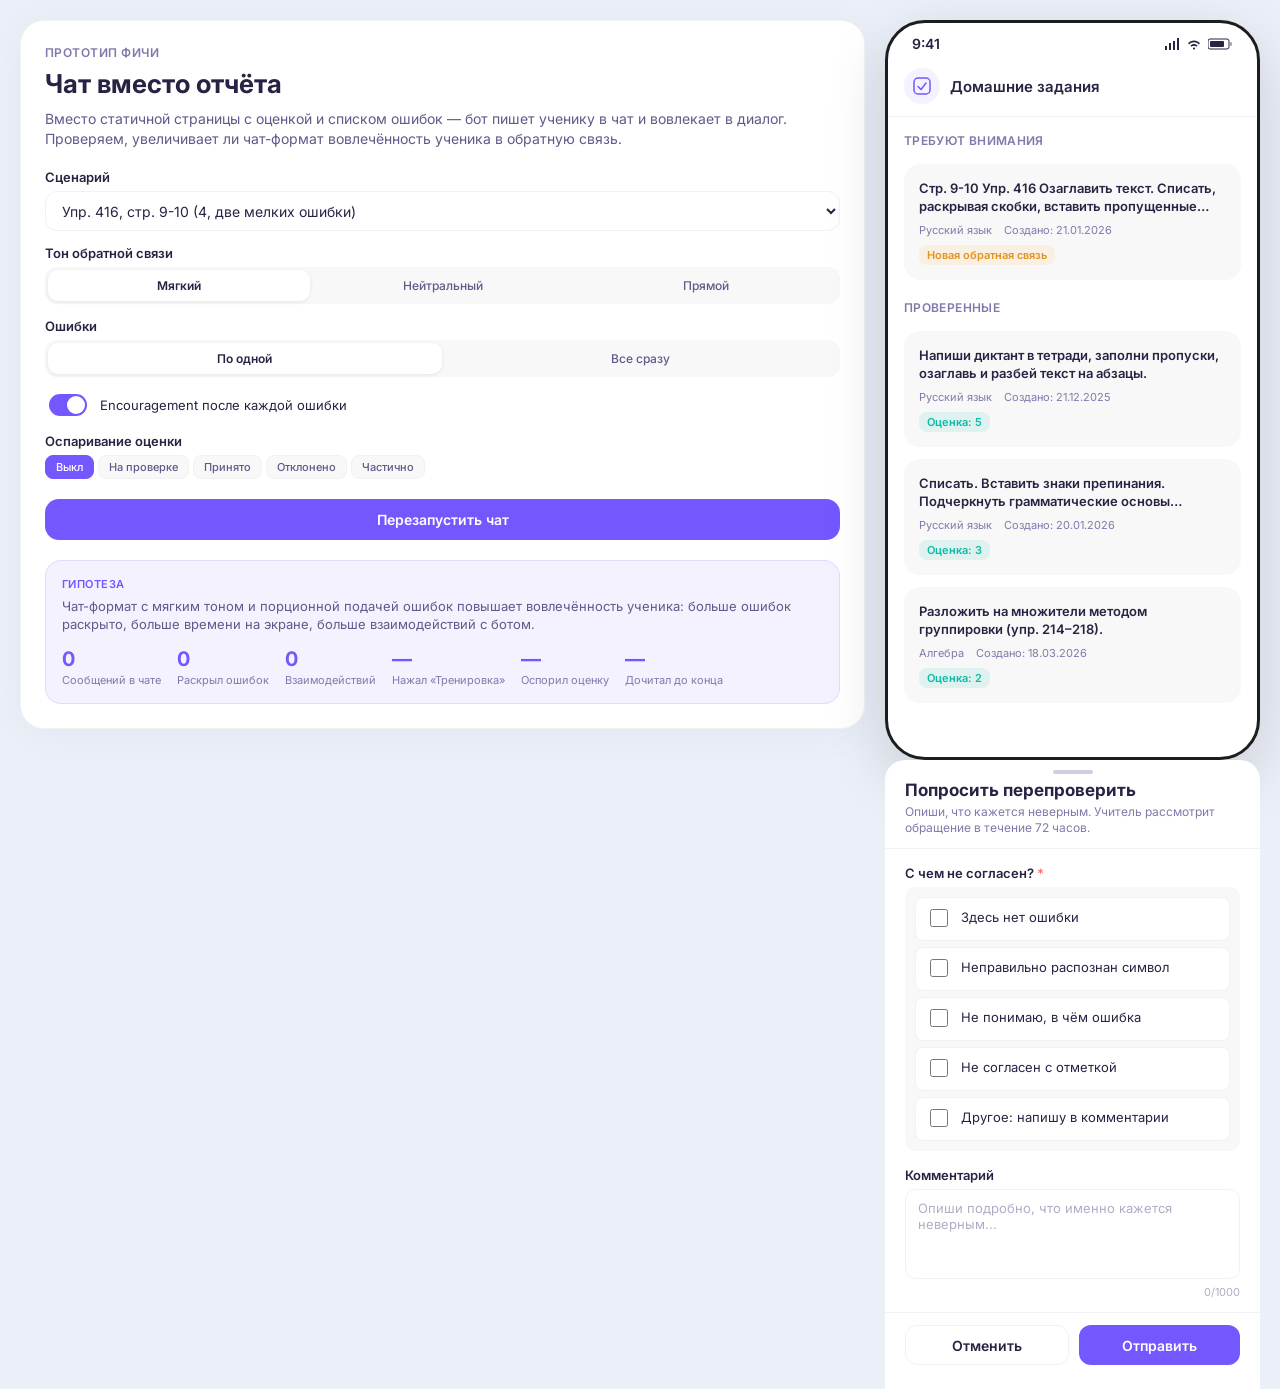
==== commit 8f091c2c: "Add appeal feature for grade disputes - Introduced a new appeal section in the HTML for students to " ====
--- a/index.html
+++ b/index.html
@@ -45,6 +45,17 @@
           <span>Encouragement после каждой ошибки</span>
         </label>
 
+        <label class="field">
+          <span class="field__label">Оспаривание оценки</span>
+          <div class="appeal-states" id="appealStateSegment">
+            <button class="active" data-appeal="default" type="button">Выкл</button>
+            <button data-appeal="pending" type="button">На проверке</button>
+            <button data-appeal="accepted" type="button">Принято</button>
+            <button data-appeal="rejected" type="button">Отклонено</button>
+            <button data-appeal="mixed" type="button">Частично</button>
+          </div>
+        </label>
+
         <button class="btn-primary" id="replayBtn" type="button">Перезапустить чат</button>
       </div>
 
@@ -67,6 +78,10 @@
           <div class="metric">
             <span class="metric__value" id="metricPractice">—</span>
             <span class="metric__label">Нажал «Тренировка»</span>
+          </div>
+          <div class="metric">
+            <span class="metric__value" id="metricAppeal">—</span>
+            <span class="metric__label">Оспорил оценку</span>
           </div>
           <div class="metric">
             <span class="metric__value" id="metricScrolled">—</span>
@@ -118,6 +133,47 @@
             <svg width="20" height="20" viewBox="0 0 20 20" fill="none"><path d="M18 10L3 2v6l8 2-8 2v6l15-8z" fill="currentColor"/></svg>
           </button>
         </div>
+
+        <!-- Appeal overlay & bottom sheet -->
+        <div class="appeal-overlay" id="appealOverlay"></div>
+        <div class="appeal-sheet" id="appealSheet">
+          <div class="appeal-sheet__handle"><div class="appeal-sheet__handle-bar"></div></div>
+          <div class="appeal-sheet__header">
+            <h3 class="appeal-sheet__title">Попросить перепроверить</h3>
+            <p class="appeal-sheet__desc">Опиши, что кажется неверным. Учитель рассмотрит обращение в течение 72 часов.</p>
+          </div>
+          <div class="appeal-sheet__body">
+            <!-- Disagreement points -->
+            <div>
+              <label class="appeal-sheet__label">С чем не согласен? <span>*</span></label>
+              <div class="appeal-sheet__options" id="appealOptions">
+                <!-- Generated by JS -->
+              </div>
+              <div class="appeal-sheet__error" id="appealErrorPoints" style="display:none"></div>
+            </div>
+            <!-- Comment -->
+            <div>
+              <label class="appeal-sheet__label">Комментарий</label>
+              <textarea class="appeal-sheet__textarea" id="appealComment" placeholder="Опиши подробно, что именно кажется неверным..." maxlength="1000"></textarea>
+              <div class="appeal-sheet__char-count"><span id="appealCharCount">0</span>/1000</div>
+            </div>
+            <!-- Attachments -->
+            <div>
+              <label class="appeal-sheet__label">Вложения (опционально)</label>
+              <p class="appeal-sheet__upload-hint">До 3 файлов, jpg/png/pdf, до 10 МБ</p>
+              <div id="appealFileList"></div>
+              <label class="appeal-sheet__upload-zone" id="appealUploadZone">
+                <svg width="18" height="18" viewBox="0 0 24 24" fill="none"><path d="M21 15v4a2 2 0 0 1-2 2H5a2 2 0 0 1-2-2v-4M17 8l-5-5-5 5M12 3v12" stroke="currentColor" stroke-width="2" stroke-linecap="round" stroke-linejoin="round"/></svg>
+                Загрузить файл
+                <input type="file" id="appealFileInput" accept=".jpg,.jpeg,.png,.pdf" multiple style="display:none" />
+              </label>
+            </div>
+          </div>
+          <div class="appeal-sheet__footer">
+            <button class="appeal-sheet__btn-cancel" id="appealCancelBtn">Отменить</button>
+            <button class="appeal-sheet__btn-submit" id="appealSubmitBtn">Отправить</button>
+          </div>
+        </div>
       </div>
     </section>
   </main>
--- a/styles.css
+++ b/styles.css
@@ -840,3 +840,542 @@
   background: rgba(15, 187, 166, 0.1);
   color: var(--color-success);
 }
+
+/* ── Appeal button in chat ────────── */
+
+.msg-appeal-btn {
+  max-width: 85%;
+  align-self: flex-start;
+  animation: msgIn 0.3s ease-out;
+}
+
+.msg-appeal-btn__btn {
+  display: flex;
+  align-items: center;
+  gap: 8px;
+  padding: 12px 18px;
+  border-radius: 18px;
+  border-bottom-left-radius: 6px;
+  border: 1.5px solid var(--color-primary);
+  background: none;
+  color: var(--color-primary);
+  font-size: 14px;
+  font-weight: 600;
+  font-family: inherit;
+  cursor: pointer;
+  transition: var(--transition);
+  width: 100%;
+}
+
+.msg-appeal-btn__btn:hover {
+  background: var(--color-primary-light);
+}
+
+.msg-appeal-btn__btn svg {
+  flex-shrink: 0;
+}
+
+/* ── Appeal pending message ─────── */
+
+.msg-appeal-pending {
+  max-width: 85%;
+  align-self: flex-start;
+  padding: 14px 16px;
+  border-radius: 18px;
+  border-bottom-left-radius: 6px;
+  background: var(--color-surfaces);
+  animation: msgIn 0.3s ease-out;
+  display: flex;
+  flex-direction: column;
+  align-items: center;
+  gap: 8px;
+}
+
+.msg-appeal-pending__row {
+  display: flex;
+  align-items: center;
+  gap: 8px;
+  font-size: 14px;
+  font-weight: 600;
+  color: var(--color-body-primary);
+}
+
+.msg-appeal-pending__spinner {
+  width: 16px;
+  height: 16px;
+  border: 2px solid var(--color-warning);
+  border-top-color: transparent;
+  border-radius: 50%;
+  animation: spin 1s linear infinite;
+}
+
+@keyframes spin {
+  to { transform: rotate(360deg); }
+}
+
+.msg-appeal-pending__hint {
+  font-size: 12px;
+  color: #7f7aab;
+  text-align: center;
+}
+
+/* ── Appeal decision card ────────── */
+
+.msg-appeal-decision {
+  max-width: 90%;
+  align-self: flex-start;
+  border-radius: 18px;
+  border-bottom-left-radius: 6px;
+  padding: 16px;
+  animation: msgIn 0.3s ease-out;
+  display: flex;
+  flex-direction: column;
+  gap: 10px;
+}
+
+.msg-appeal-decision--accepted {
+  background: #e6f9f0;
+  border: 2px solid #b3e5d1;
+}
+
+.msg-appeal-decision--rejected {
+  background: #fff9e6;
+  border: 2px solid #ffe5b3;
+}
+
+.msg-appeal-decision--mixed {
+  background: #f3eeff;
+  border: 2px solid #d3c5ff;
+}
+
+.msg-appeal-decision__header {
+  display: flex;
+  align-items: flex-start;
+  justify-content: space-between;
+  gap: 8px;
+}
+
+.msg-appeal-decision__title {
+  font-size: 15px;
+  font-weight: 700;
+  color: var(--color-body-primary);
+}
+
+.msg-appeal-decision__date {
+  font-size: 11px;
+  color: #7f7aab;
+  margin-top: 2px;
+}
+
+.msg-appeal-decision__icon {
+  font-size: 22px;
+}
+
+.msg-appeal-decision__info {
+  background: rgba(255,255,255,0.5);
+  border-radius: 10px;
+  padding: 10px;
+  display: flex;
+  flex-direction: column;
+  gap: 6px;
+}
+
+.msg-appeal-decision__grade-row {
+  display: flex;
+  align-items: center;
+  gap: 6px;
+  font-size: 14px;
+}
+
+.msg-appeal-decision__grade-old {
+  font-size: 18px;
+  font-weight: 700;
+  color: #7f7aab;
+  text-decoration: line-through;
+}
+
+.msg-appeal-decision__grade-new {
+  font-size: 18px;
+  font-weight: 700;
+}
+
+.msg-appeal-decision__grade-new--accepted { color: var(--color-success); }
+.msg-appeal-decision__grade-new--mixed { color: var(--color-primary); }
+
+.msg-appeal-decision__grade-current {
+  font-size: 14px;
+  color: var(--color-body-primary);
+}
+
+.msg-appeal-decision__grade-current strong {
+  font-size: 18px;
+}
+
+.msg-appeal-decision__subtitle {
+  font-size: 11px;
+  color: #7f7aab;
+  font-style: italic;
+}
+
+.msg-appeal-decision__tasks {
+  background: rgba(255,255,255,0.5);
+  border-radius: 10px;
+  padding: 10px;
+  display: flex;
+  flex-direction: column;
+  gap: 6px;
+}
+
+.msg-appeal-decision__tasks-label {
+  font-size: 11px;
+  font-weight: 600;
+  color: #7f7aab;
+}
+
+.msg-appeal-decision__task {
+  background: rgba(255,255,255,0.7);
+  border: 1px solid var(--color-border);
+  border-radius: 8px;
+  padding: 8px;
+  display: flex;
+  flex-direction: column;
+  gap: 4px;
+}
+
+.msg-appeal-decision__task-header {
+  display: flex;
+  align-items: center;
+  justify-content: space-between;
+  gap: 6px;
+}
+
+.msg-appeal-decision__task-label {
+  font-size: 12px;
+  font-weight: 600;
+  color: var(--color-body-primary);
+}
+
+.msg-appeal-decision__task-badge {
+  font-size: 10px;
+  padding: 2px 8px;
+  border-radius: 10px;
+  font-weight: 600;
+}
+
+.msg-appeal-decision__task-badge--agree {
+  background: #e6f9f0;
+  color: var(--color-success);
+}
+
+.msg-appeal-decision__task-badge--disagree {
+  background: #ffe8e8;
+  color: var(--color-error);
+}
+
+.msg-appeal-decision__task-comment {
+  font-size: 12px;
+  color: var(--color-body-primary);
+  line-height: 16px;
+}
+
+/* ── Appeal bottom sheet overlay ── */
+
+.appeal-overlay {
+  position: absolute;
+  inset: 0;
+  background: rgba(0,0,0,0.4);
+  z-index: 10;
+  opacity: 0;
+  pointer-events: none;
+  transition: opacity 0.3s;
+}
+
+.appeal-overlay.active {
+  opacity: 1;
+  pointer-events: auto;
+}
+
+.appeal-sheet {
+  position: absolute;
+  bottom: 0;
+  left: 0;
+  right: 0;
+  background: #fff;
+  border-radius: 20px 20px 0 0;
+  z-index: 11;
+  display: flex;
+  flex-direction: column;
+  max-height: 85%;
+  transform: translateY(100%);
+  transition: transform 0.35s cubic-bezier(0.32, 0.72, 0, 1);
+}
+
+.appeal-sheet.active {
+  transform: translateY(0);
+}
+
+.appeal-sheet__handle {
+  display: flex;
+  justify-content: center;
+  padding: 10px 0 6px;
+}
+
+.appeal-sheet__handle-bar {
+  width: 40px;
+  height: 4px;
+  background: #d0cde1;
+  border-radius: 2px;
+}
+
+.appeal-sheet__header {
+  padding: 0 20px 12px;
+  border-bottom: 1px solid var(--color-border);
+}
+
+.appeal-sheet__title {
+  font-size: 17px;
+  font-weight: 700;
+  color: var(--color-body-primary);
+  margin: 0;
+}
+
+.appeal-sheet__desc {
+  font-size: 12px;
+  color: #7f7aab;
+  margin: 4px 0 0;
+  line-height: 16px;
+}
+
+.appeal-sheet__body {
+  flex: 1;
+  overflow-y: auto;
+  padding: 16px 20px;
+  display: flex;
+  flex-direction: column;
+  gap: 16px;
+}
+
+.appeal-sheet__body::-webkit-scrollbar {
+  width: 3px;
+}
+
+.appeal-sheet__body::-webkit-scrollbar-thumb {
+  background: #d0cde1;
+  border-radius: 3px;
+}
+
+.appeal-sheet__label {
+  font-size: 13px;
+  font-weight: 600;
+  color: var(--color-body-primary);
+  margin-bottom: 6px;
+  display: block;
+}
+
+.appeal-sheet__label span {
+  color: var(--color-error);
+}
+
+.appeal-sheet__options {
+  display: flex;
+  flex-direction: column;
+  gap: 6px;
+  background: var(--color-surfaces);
+  border-radius: 10px;
+  padding: 10px;
+}
+
+.appeal-sheet__option {
+  display: flex;
+  align-items: flex-start;
+  gap: 10px;
+  padding: 10px;
+  background: #fff;
+  border-radius: 8px;
+  border: 1px solid var(--color-border);
+  cursor: pointer;
+  transition: var(--transition);
+}
+
+.appeal-sheet__option:hover {
+  border-color: rgba(116, 87, 254, 0.3);
+}
+
+.appeal-sheet__option input[type="checkbox"] {
+  width: 18px;
+  height: 18px;
+  margin-top: 1px;
+  accent-color: var(--color-primary);
+  cursor: pointer;
+  flex-shrink: 0;
+}
+
+.appeal-sheet__option-text {
+  font-size: 13px;
+  color: var(--color-body-primary);
+  line-height: 18px;
+}
+
+.appeal-sheet__textarea {
+  width: 100%;
+  min-height: 90px;
+  padding: 10px 12px;
+  border-radius: 10px;
+  border: 1.5px solid var(--color-border);
+  font-size: 13px;
+  font-family: inherit;
+  color: var(--color-body-primary);
+  resize: none;
+  outline: none;
+  transition: var(--transition);
+}
+
+.appeal-sheet__textarea:focus {
+  border-color: var(--color-primary);
+}
+
+.appeal-sheet__textarea::placeholder {
+  color: #b0adc4;
+}
+
+.appeal-sheet__char-count {
+  font-size: 11px;
+  color: #b0adc4;
+  text-align: right;
+  margin-top: 2px;
+}
+
+.appeal-sheet__upload-zone {
+  display: flex;
+  align-items: center;
+  justify-content: center;
+  gap: 8px;
+  padding: 14px;
+  border-radius: 10px;
+  border: 2px dashed var(--color-border);
+  background: var(--color-surfaces);
+  cursor: pointer;
+  transition: var(--transition);
+  font-size: 13px;
+  color: var(--color-primary);
+  font-weight: 500;
+}
+
+.appeal-sheet__upload-zone:hover {
+  border-color: var(--color-primary);
+}
+
+.appeal-sheet__upload-hint {
+  font-size: 11px;
+  color: #b0adc4;
+  margin-top: 2px;
+}
+
+.appeal-sheet__file {
+  display: flex;
+  align-items: center;
+  gap: 8px;
+  padding: 8px 10px;
+  background: var(--color-surfaces);
+  border-radius: 8px;
+  border: 1px solid var(--color-border);
+  font-size: 12px;
+  color: var(--color-body-primary);
+}
+
+.appeal-sheet__file-name {
+  flex: 1;
+  overflow: hidden;
+  text-overflow: ellipsis;
+  white-space: nowrap;
+}
+
+.appeal-sheet__file-remove {
+  background: none;
+  border: none;
+  color: var(--color-error);
+  cursor: pointer;
+  padding: 2px;
+  display: flex;
+  font-size: 16px;
+}
+
+.appeal-sheet__error {
+  font-size: 11px;
+  color: var(--color-error);
+  margin-top: 2px;
+}
+
+.appeal-sheet__footer {
+  padding: 12px 20px 24px;
+  border-top: 1px solid var(--color-border);
+  display: flex;
+  gap: 10px;
+}
+
+.appeal-sheet__btn-cancel {
+  flex: 1;
+  height: 40px;
+  border-radius: 12px;
+  border: 1.5px solid var(--color-border);
+  background: none;
+  color: var(--color-body-primary);
+  font-size: 14px;
+  font-weight: 600;
+  font-family: inherit;
+  cursor: pointer;
+  transition: var(--transition);
+}
+
+.appeal-sheet__btn-cancel:hover {
+  background: var(--color-surfaces);
+}
+
+.appeal-sheet__btn-submit {
+  flex: 1;
+  height: 40px;
+  border-radius: 12px;
+  border: none;
+  background: var(--color-primary);
+  color: #fff;
+  font-size: 14px;
+  font-weight: 600;
+  font-family: inherit;
+  cursor: pointer;
+  transition: var(--transition);
+}
+
+.appeal-sheet__btn-submit:hover {
+  opacity: 0.9;
+}
+
+/* ── Appeal state selector in controls ── */
+
+.appeal-states {
+  display: flex;
+  flex-wrap: wrap;
+  gap: 4px;
+}
+
+.appeal-states button {
+  padding: 4px 10px;
+  border-radius: 8px;
+  border: 1px solid var(--color-border);
+  background: var(--color-surfaces);
+  font-size: 11px;
+  font-weight: 500;
+  font-family: inherit;
+  cursor: pointer;
+  transition: var(--transition);
+  color: #5f5a89;
+}
+
+.appeal-states button:hover {
+  border-color: var(--color-primary);
+}
+
+.appeal-states button.active {
+  background: var(--color-primary);
+  color: #fff;
+  border-color: var(--color-primary);
+}
